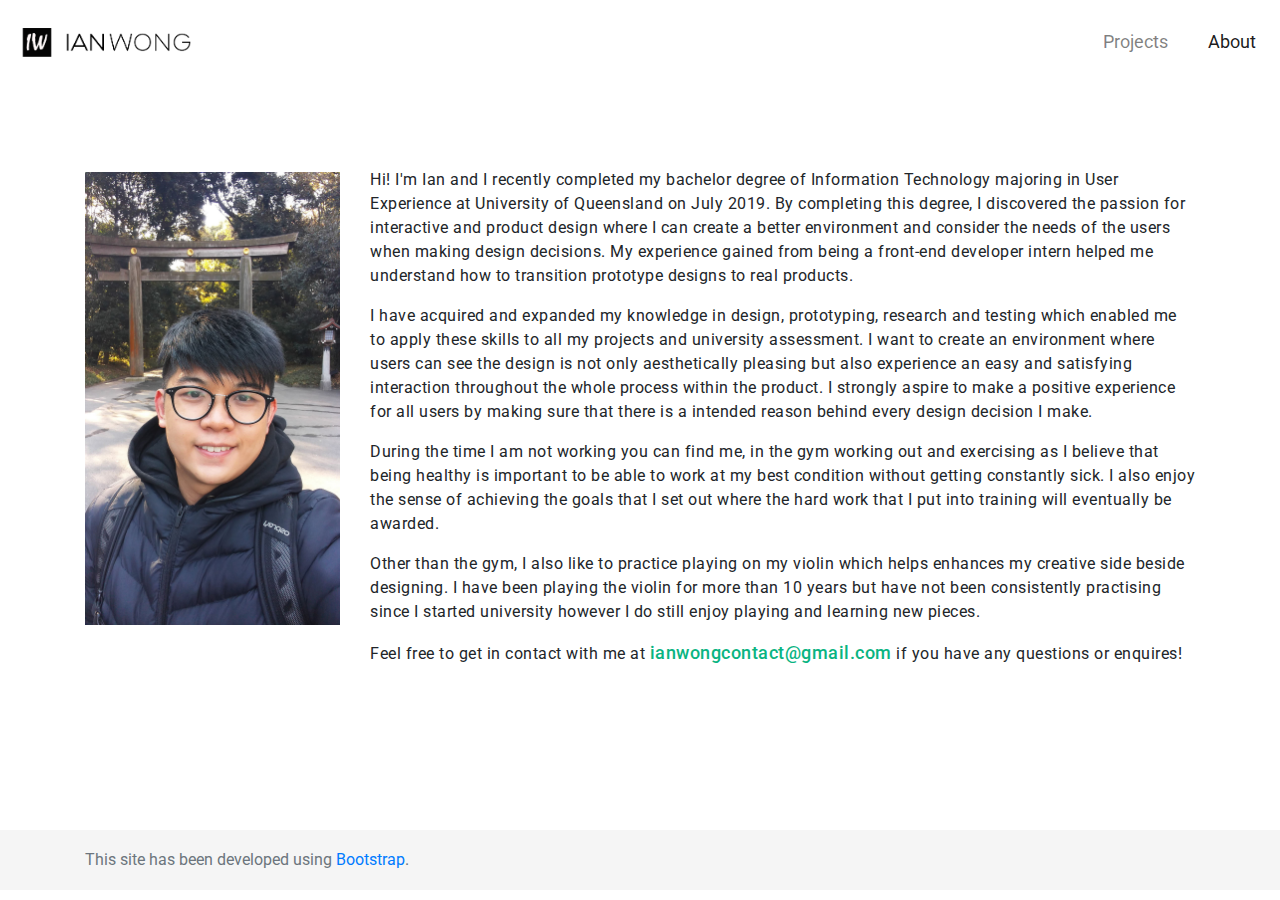
==== about.html @ dfb55b17 "updates" ====
<!doctype html>
<html lang="en">

<head>
    <!-- Required meta tags -->
    <meta charset="utf-8">
    <meta name="viewport" content="width=device-width, initial-scale=1, shrink-to-fit=no">

    <!-- Bootstrap CSS -->
    <link rel="stylesheet" href="https://stackpath.bootstrapcdn.com/bootstrap/4.3.1/css/bootstrap.min.css"
        integrity="sha384-ggOyR0iXCbMQv3Xipma34MD+dH/1fQ784/j6cY/iJTQUOhcWr7x9JvoRxT2MZw1T" crossorigin="anonymous">

    <!--Font-->
    <link href="https://fonts.googleapis.com/css?family=Montserrat:500,600|Open+Sans:600|Roboto:300&display=swap"
        rel="stylesheet">

    <!--Icon-->
    <link rel="icon" href="img/logoIcon.png">

    <!--StyleSheet-->
    <link rel="stylesheet" href="css/style.css">

    <title>Ian Wong's Portfolio</title>
</head>

<body>
    <nav class="navbar navbar-expand-md navbar-light fixed-top bg-white">
        <a class="navbar-brand" href="index.html"><img src="img/logo.png" width="180px"></a>
        <button class="navbar-toggler" type="button" data-toggle="collapse" data-target="#navbarCollapse"
            aria-controls="navbarCollapse" aria-expanded="false" aria-label="Toggle navigation">
            <span class="navbar-toggler-icon"></span>
        </button>
        <div class="collapse navbar-collapse" id="navbarCollapse">
            <ul class="navbar-nav ml-auto">
                <li class="nav-item ">
                    <a class="nav-link" href="index.html">Projects </a>
                </li>
                <li class="nav-item active">
                    <a class="nav-link" href="about.html">About<span class="sr-only">(current)</span></a>
                </li>

            </ul>
        </div>
    </nav>

    <div class="divider">
        <div class="container">
            <div class="row">
                <div class="col-lg-3 col-sm-3 mt-1">
                    <img src="img/profile.jpg" alt="Full stamina" width="100%">
                </div>
                <div class="col-lg-9 col-sm-9">
                    <p class="content-text">
                        Hi! I'm Ian and I recently completed my bachelor degree of Information Technology majoring in
                        User Experience at University of Queensland on July 2019. By completing this degree, I
                        discovered the passion for interactive and product design where I can create a better
                        environment and consider the needs of the users when making design decisions. My experience
                        gained from being a front-end developer intern helped me understand how to transition prototype
                        designs to real
                        products.

                    </p>
                    <p class="content-text">

                    </p>
                    <p class="content-text">
                        I have acquired and expanded my knowledge in design, prototyping, research and testing which
                        enabled me to apply these skills to all my projects and university assessment. I want to create
                        an environment where users can see the design is not only aesthetically
                        pleasing but also experience an easy and satisfying interaction throughout the whole process
                        within the product. I strongly
                        aspire to make a positive experience for all users by making sure that there is a intended
                        reason behind every design decision I make.

                    </p>
                    <p class="content-text">
                        During the time I am not working you can find me, in the gym working out and exercising as I
                        believe that being healthy is important to be able to work at my best condition without getting
                        constantly sick. I also enjoy the sense of achieving the goals that I set out where the hard
                        work that I put into training will eventually be awarded.
                    </p>
                    <p class="content-text">
                        Other than the gym, I also like to practice playing on my violin which helps enhances my
                        creative side beside designing. I have been playing the violin for more than 10 years but have
                        not been consistently practising since I started university however I do still enjoy playing and
                        learning new pieces.
                    </p>
                    <p class="content-text mb-4">Feel free to get in contact with me at <a
                            href="mailto:ianwongcontact@gmail.com" target="_top"
                            id="email-link">ianwongcontact@gmail.com</a> if you have any questions or enquires!</p>
                </div>
            </div>
        </div>
    </div>

    <footer class="about-footer">
        <div class="container">
            <span class="text-muted">This site has been developed using <a href="https://getbootstrap.com/"
                    target="_blank">Bootstrap</a>.</span>
        </div>
    </footer>




    <!-- jQuery first, then Popper.js, then Bootstrap JS -->
    <script src="https://code.jquery.com/jquery-3.3.1.slim.min.js"
        integrity="sha384-q8i/X+965DzO0rT7abK41JStQIAqVgRVzpbzo5smXKp4YfRvH+8abtTE1Pi6jizo" crossorigin="anonymous">
    </script>
    <script src="https://cdnjs.cloudflare.com/ajax/libs/popper.js/1.14.7/umd/popper.min.js"
        integrity="sha384-UO2eT0CpHqdSJQ6hJty5KVphtPhzWj9WO1clHTMGa3JDZwrnQq4sF86dIHNDz0W1" crossorigin="anonymous">
    </script>
    <script src="https://stackpath.bootstrapcdn.com/bootstrap/4.3.1/js/bootstrap.min.js"
        integrity="sha384-JjSmVgyd0p3pXB1rRibZUAYoIIy6OrQ6VrjIEaFf/nJGzIxFDsf4x0xIM+B07jRM" crossorigin="anonymous">
    </script>
</body>

</html>
---- css/style.css ----
* {
  font-family: 'Roboto', sans-serif;

}

html {
  position: relative;
  min-height: 100%;

}

body {
  padding-top: 4.5rem;
  margin-bottom: 60px;


}

a:hover {
  text-decoration: none;
}

.nav-item {
  font-size: 1.1rem;
  margin-left: 1.5rem;
}

.divider {
  margin-top: 6rem;
}

.content-divider {
  margin-top: 5rem;
}




/* Parallax
  --------------------------------------------------*/
#homeParallax {
  background:
    url('../img/background.jpg') no-repeat center fixed;

  height: 55rem;
  width: 100%;
  background-size: cover;
  position: relative;

}

#foodatoryParallax {
  background:
    url('../img/foodatory/Setup.jpg') no-repeat center fixed;

  height: 450px;
  width: 100%;
  background-size: cover;
}

/** TEXT 
-----------------------------------------------------
**/
.content-text {
  font-size: 16px;
  letter-spacing: 0.5px;
}

.main-title {
  font-weight: 600;
  font-size: 60px;
  letter-spacing: 1.8px;
  text-transform: uppercase;
  color: #0bc28b;
  font-family: 'Montserrat', sans-serif;


}

.main-subtitle {
  font-weight: 500;
  font-size: 40px;
  letter-spacing: 1.8px;
  text-transform: uppercase;
  margin-top: -25px;
  color: #282828;
  font-family: 'Montserrat', sans-serif;

}

.main-subheading {
  text-transform: uppercase;
  letter-spacing: 2.3px;
  font-size: 25px;
  font-weight: 600;
  color: #0bc28b;

}

.subheading {
  text-transform: uppercase;
  letter-spacing: 2px;
  font-size: 18px;
  font-weight: 600;
  border-left: 6px solid #44DCC4;
  padding-left: 25px;
  margin-bottom: 15px;
  font-family: 'Montserrat', sans-serif;




}

.content-subheading {
  font-size: 18px;
  font-family: 'Open Sans', sans-serif;

}

.project-header {
  font-family: 'Open Sans', sans-serif;
  font-size: 50px;


}

.project-subheader {
  font-family: 'Open Sans', sans-serif;
  font-size: 30px;
  letter-spacing: 1px;



}

.text-credit {
  font-size: 11px;
}

.link-text {
  color: black;
  font-weight: 700;
}

.link-text:hover {
  color: #3f3e3e;
  font-weight: 700;
}


/* ProjectBackground
------------------------------------------------- */
#foodatoryBg {
  background: url(../img/foodatory/foodatory-bg.jpg) no-repeat center;
  height: 25rem;
  position: relative;
  width: 100%;
  margin-top: 10px;
  background-size: cover;

}

#tastieBg {
  background: url(../img/tastie/tastie.png) no-repeat top;
  height: 25rem;
  position: relative;
  width: 100%;
  margin-top: 10px;
  background-size: cover;

}

#qaafiBg {
  background: url(../img/qaafi/qaafi-bg.png) no-repeat center;
  height: 25rem;
  position: relative;
  width: 100%;
  margin-top: 10px;
  background-size: cover;

}

#iguanaBg {
  background: url(../img/iguanaChase/iguanachaseBG.png) no-repeat center;
  height: 25rem;
  position: relative;
  width: 100%;
  margin-top: 10px;
  background-size: cover;
}

/* BUTTON
  --------------------------------------------------*/
.info-button {
  background-color: #dc445c;
  border-radius: 0px;
  color: #ffffff;
  box-shadow: 2px 4px 5px #c9c9c9;

}

.info-button:hover {
  background-color: #f90206;
  border-radius: 0px;
  color: #ffffff;
  box-shadow: 2px 4px 5px #c9c9c9;


}



/* TIMELINE
  --------------------------------------------------*/
ul.interaction {
  list-style-type: none;
  position: relative;
}

ul.interaction:before {
  content: ' ';
  background: #c5cad0;
  display: inline-block;
  position: absolute;
  left: 29px;
  width: 2px;
  height: 100%;
  z-index: 400;
}

ul.interaction>li {
  margin: 20px 0;
  padding-left: 20px;
}

ul.interaction>li:before {
  content: ' ';
  background: white;
  display: inline-block;
  position: absolute;
  border-radius: 50%;
  border: 3px solid #0ab482;
  left: 18px;
  width: 23px;
  height: 23px;
  z-index: 400;
}

/* Tech
--------------------------------------------------*/
.tech .col-lg-3 {
  margin-bottom: 1.5rem;
  text-align: center;
}

.tech h2 {
  font-weight: 400;
}

.tech .col-lg-3 p {
  margin-right: .75rem;
  margin-left: .75rem;
}

.tech .col-lg-4 {
  margin-bottom: 1.5rem;
  text-align: center;
}

.tech .col-lg-4 p {
  margin-right: .75rem;
  margin-left: .75rem;
}

/*EMAIL
 --------------------------------------------------*/
#email-link {
  font-weight: 500;
  color: #0ab482;
  font-size: 1.1rem;
}

#email-link:hover {
  color: #0aa375;
}

/*FOOTER
  --------------------------------------------------*/
.footer {
  position: absolute;
  bottom: 0;
  width: 100%;
  height: 60px;
  line-height: 60px;
  background-color: #f5f5f5;
}

.about-footer {
  position: absolute;
  bottom: 0;
  width: 100%;
  height: 60px;
  line-height: 60px;
  margin-bottom: 10px;
  background-color: #f5f5f5;
  padding-bottom: 50px;
}
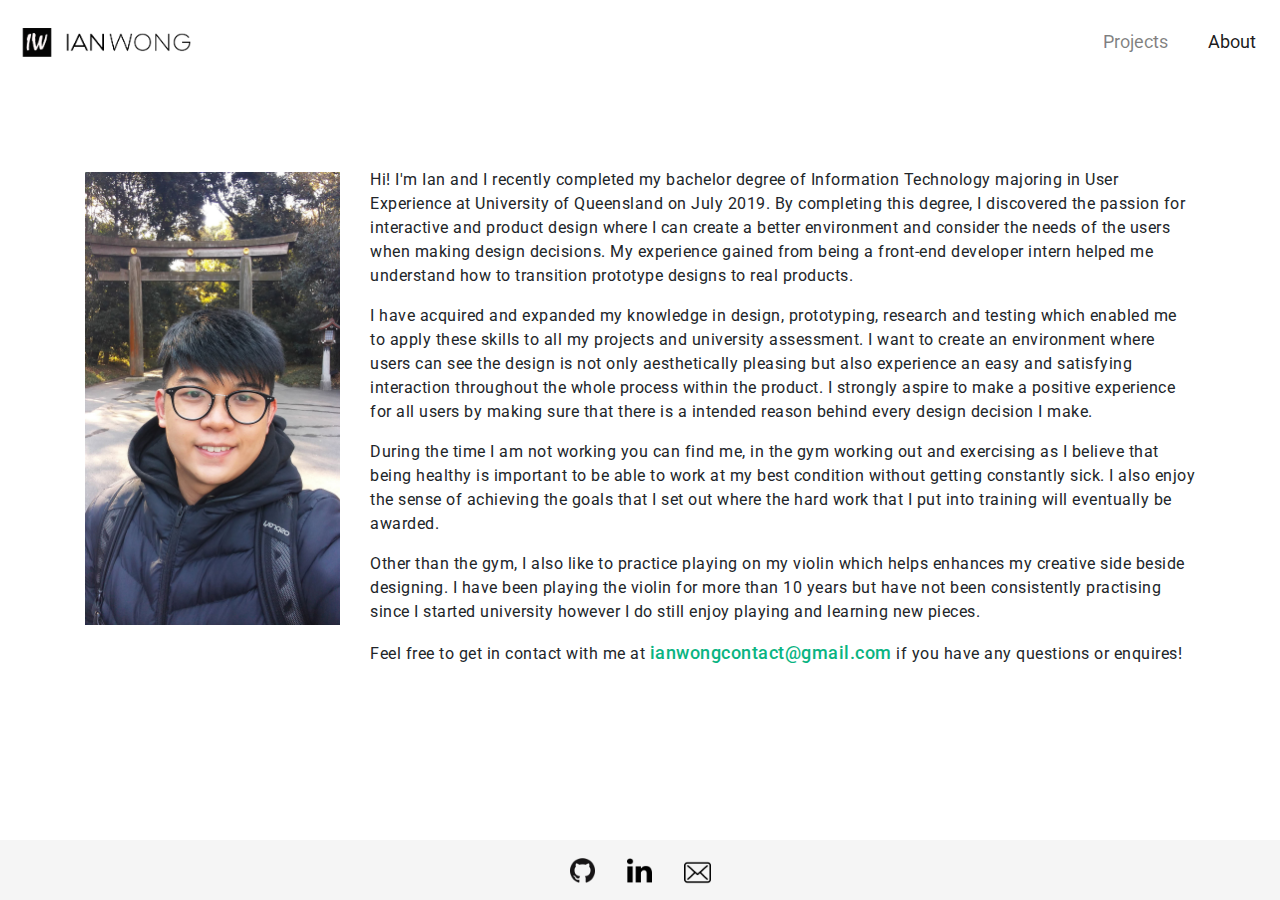
==== commit 0ede05a0: "added footer" ====
--- a/about.html
+++ b/about.html
@@ -93,10 +93,17 @@
         </div>
     </div>
 
-    <footer class="about-footer">
-        <div class="container">
-            <span class="text-muted">This site has been developed using <a href="https://getbootstrap.com/"
-                    target="_blank">Bootstrap</a>.</span>
+    <footer class="footer">
+        <div class="d-flex justify-content-center">
+            <a href="https://github.com/ian-wong" class="mx-3" target="_blank"><img src="img/github.png" width="25"
+                    height="25" title="Github Logo" alt="Github Logo"></a>
+
+            <a href="https://www.linkedin.com/in/ian-wong-ab3741159/" class="mx-3" target="_blank"><img
+                    src="img/linkedin-logo.png" width="25" height="25" title="LinkedIn Logo" alt="LinkedIn Logo"></a>
+
+            <a href="mailto:ianwongcontact@gmail.com" class="mx-3" target="_top"><img src="img/envelope.png"
+                    class="mt-1" width="27" height="27" title="Email" alt="Email Logo"></a>
+
         </div>
     </footer>
 
--- a/css/style.css
+++ b/css/style.css
@@ -136,6 +136,8 @@
 
 .text-credit {
   font-size: 11px;
+  margin-top: 5px;
+  padding-bottom: 20px;
 }
 
 .link-text {
@@ -143,10 +145,6 @@
   font-weight: 700;
 }
 
-.link-text:hover {
-  color: #3f3e3e;
-  font-weight: 700;
-}
 
 
 /* ProjectBackground
@@ -296,13 +294,4 @@
   background-color: #f5f5f5;
 }
 
-.about-footer {
-  position: absolute;
-  bottom: 0;
-  width: 100%;
-  height: 60px;
-  line-height: 60px;
-  margin-bottom: 10px;
-  background-color: #f5f5f5;
-  padding-bottom: 50px;
-}
+
